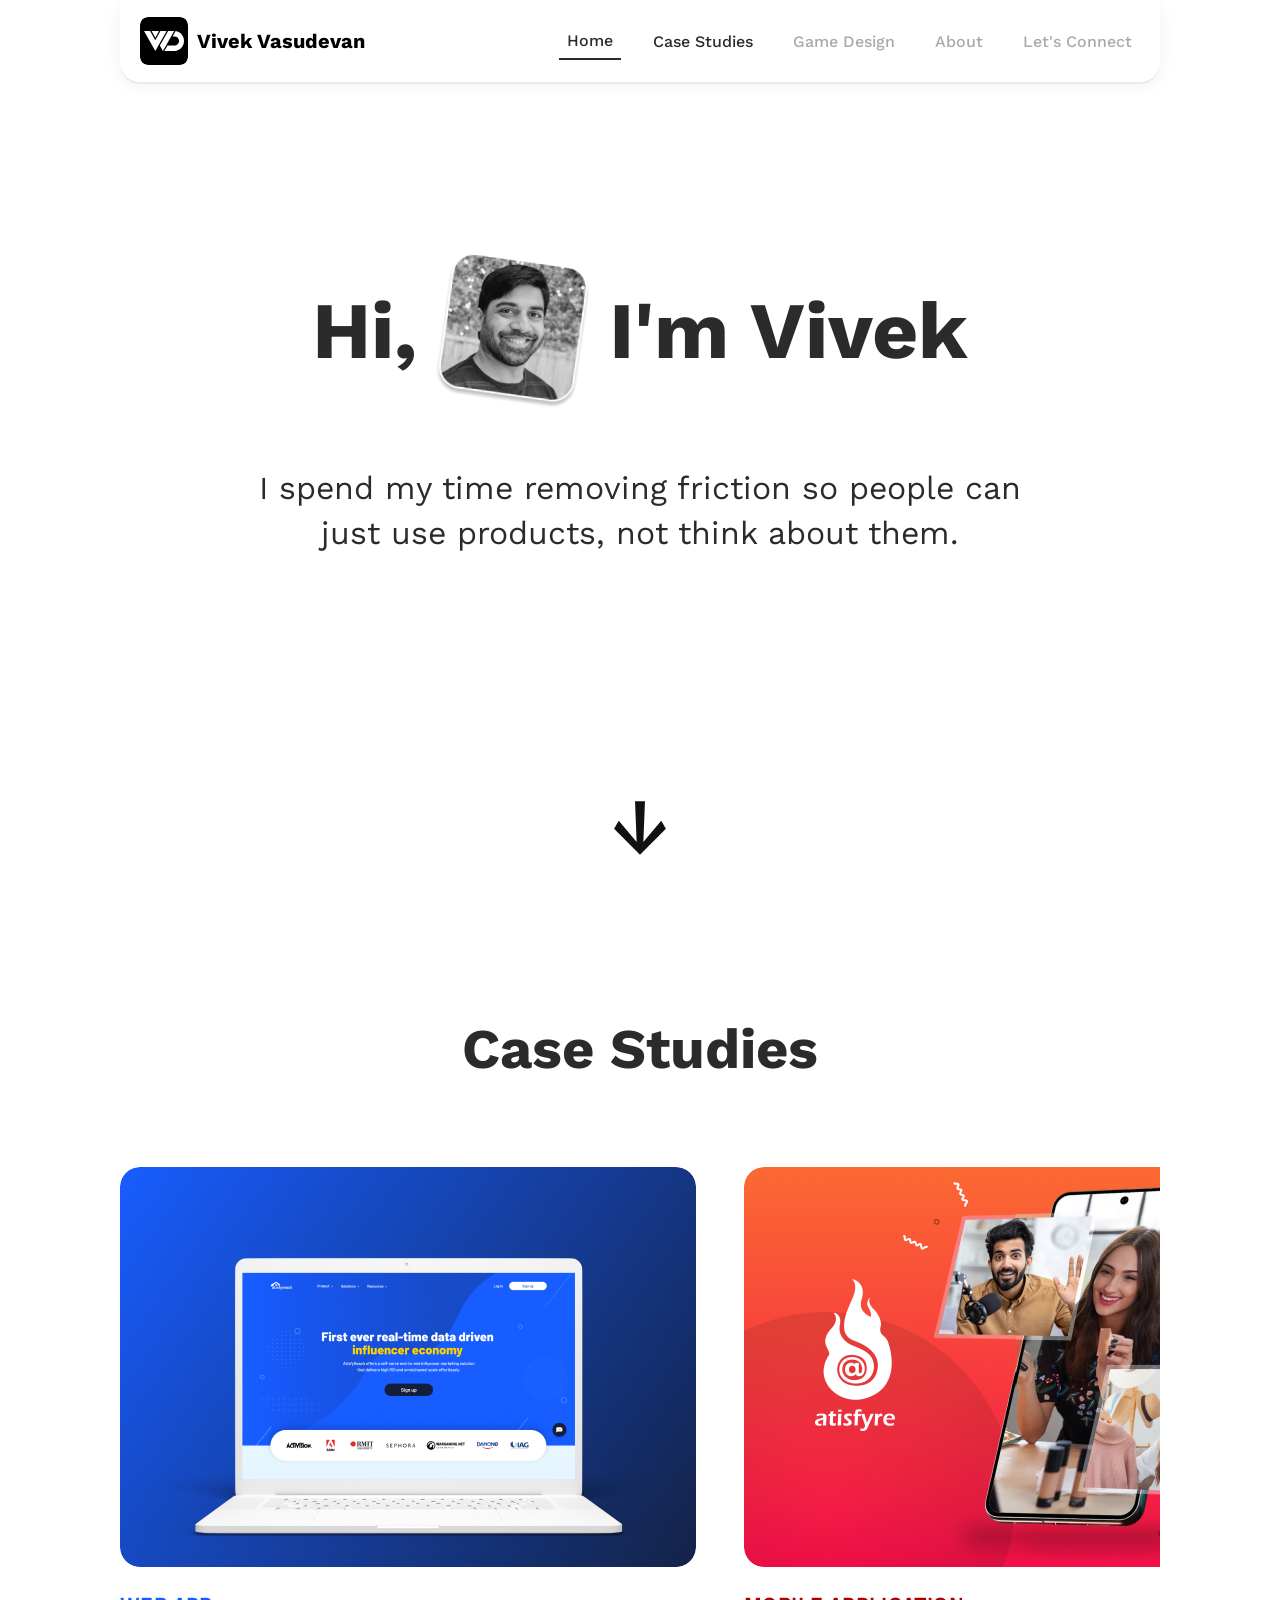
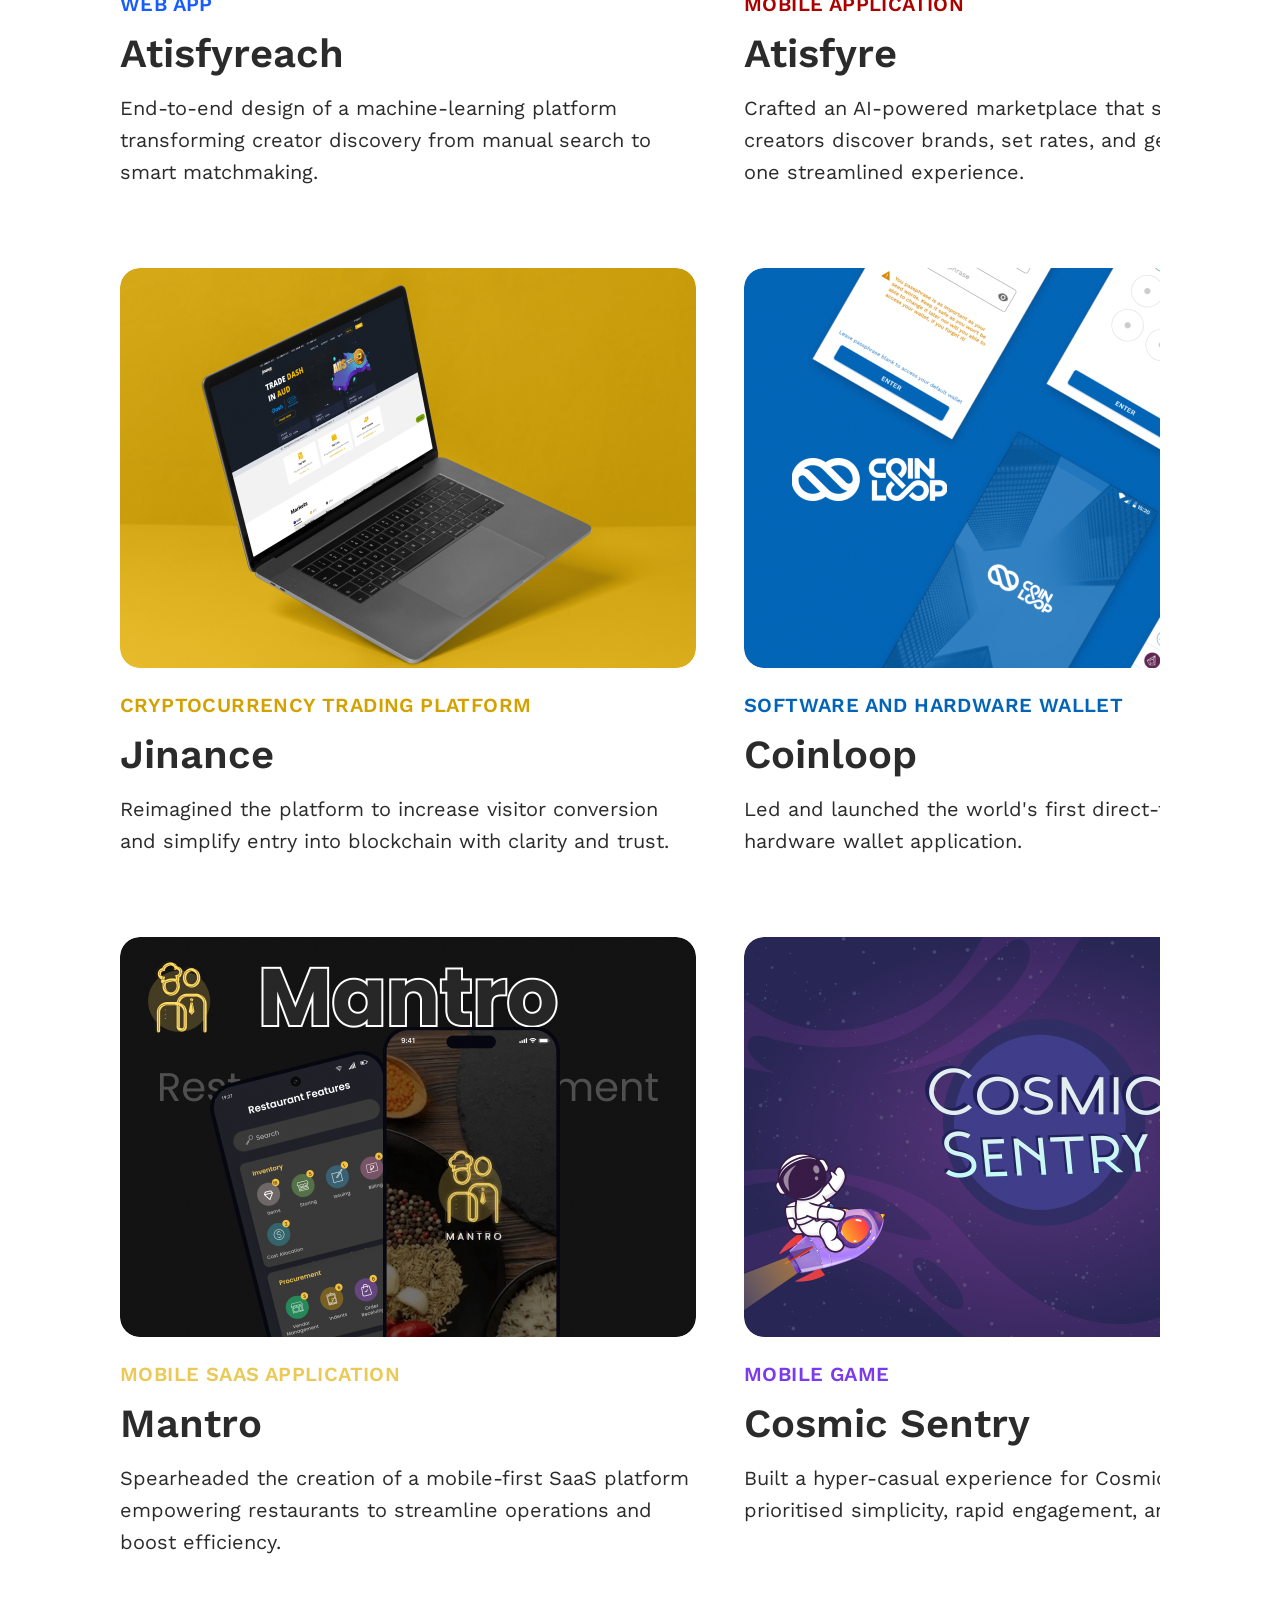
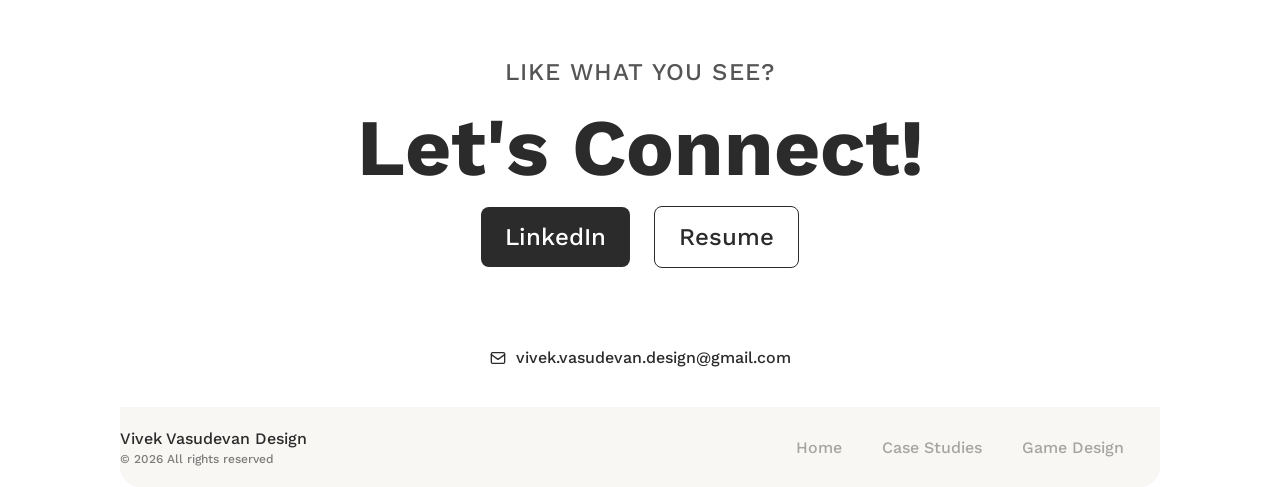
==== index.html @ d2191c96 "Combine product and game design portfolios Copies the published product site and game design site (u" ====
<!DOCTYPE html>
<html lang="en" data-cs="home">
<head>
  <meta charset="UTF-8" />
  <link rel="icon" type="image/svg+xml" href="assets/images/Favicon.svg" />
  <meta name="viewport" content="width=device-width, initial-scale=1.0" />
  <title>Vivek Vasudevan Design</title>
  <link rel="stylesheet" href="assets/shared.css" />
  <style>
    /* ─── Grid system ───────────────────────────────────── */
    :root {
      --page-max:      1440px;
      --page-margin:   120px;          /* left & right margin */
      --content-width: 1200px;         /* 1440 - 2×120 */
      --cols:          12;
      --gutter:        16px;
      /* column width: (1200 - 11×16) / 12 = 85.33px */
      --col-width:     calc((var(--content-width) - 11 * var(--gutter)) / var(--cols));
      /* 6-col span (each card): 576px = (content - 3-gutter gap) / 2 */
      --card-cols:     6;
      --card-gap:      calc(3 * var(--gutter));   /* 48px — 3 gutters between columns */
      --card-width:    calc((var(--content-width) - var(--card-gap)) / 2); /* 576px */
      --card-row-gap:  80px;
    }

    /* ─── Reset ─────────────────────────────────────────── */
    html { scroll-behavior: smooth; }

    /* ─── Base ──────────────────────────────────────────── */
    body {
      font-family: var(--font-ui);
      color: var(--color-text);
      background: #ffffff;
      min-height: 100vh;
    }

    /* ─── Page wrapper (1440px) ─────────────────────────── */
    .page {
      max-width: var(--page-max);
      margin: 0 auto;
      position: relative;
    }

    /* ─── NAVIGATION ────────────────────────────────────── */
    .nav-wrap {
      position: sticky;
      top: 0;
      z-index: 100;
      padding: 0 var(--page-margin);
    }
    nav {
      background: #ffffff;
      border-radius: 0 0 20px 20px;
      height: 82px;
      padding: 0 20px;
      display: flex;
      align-items: center;
      justify-content: space-between;
      box-shadow: 0 2px 0 rgba(0,0,0,0.05), 0 4px 16px rgba(0,0,0,0.06);
      transition: box-shadow 0.3s ease;
    }
    nav.scrolled {
      box-shadow: 0 2px 0 rgba(0,0,0,0.06), 0 8px 24px rgba(0,0,0,0.1);
    }

    .nav-brand {
      display: flex;
      align-items: center;
      gap: 9px;
      text-decoration: none;
    }
    .nav-logo {
      width: 48px;
      height: 48px;
      background: #000;
      border-radius: 8px;
      padding: 4px;
      position: relative;         /* anchor the absolutely-placed image */
      flex-shrink: 0;
    }
    .nav-logo img {
      /* Sit at the correct inset (mirrors Figma: 29.17% top/bottom, 8.33% left/right)
         so the WD mark is never stretched or squished */
      position: absolute;
      top: 29.17%;
      right: 8.33%;
      bottom: 29.17%;
      left: 8.33%;
      width: auto;
      height: auto;
      max-width: 100%;
      max-height: 100%;
      object-fit: contain;
    }
    .nav-name {
      font-size: 20px;
      font-weight: 700;
      color: #000;
      white-space: nowrap;
    }

    .nav-links {
      display: flex;
      gap: 24px;
      align-items: center;
      list-style: none;
    }
    .nav-links a, .nav-links button {
      font-family: var(--font-ui);
      font-size: 16px;
      font-weight: 500;
      color: var(--color-text);
      text-decoration: none;
      background: none;
      border: none;
      cursor: pointer;
      padding: 8px;
      opacity: 0.4;
      transition: opacity 0.2s;
      display: block;
    }
    .nav-links li.active a,
    .nav-links li.active button {
      opacity: 1;
      border-bottom: 2px solid var(--color-text);
    }
    .nav-links a:hover, .nav-links button:hover { opacity: 0.8; }

    /* ─── CONTENT CARD ──────────────────────────────────── */
    .content-card {
      margin: 8px var(--page-margin) 0;
      background: #ffffff;
      border-radius: 20px;
      overflow: hidden;
    }

    /* ─── HERO ──────────────────────────────────────────── */
    .hero {
      /* 795px ≈ 9 cols + 8 gutters: 9×85.33 + 8×16 = 896px → Figma value kept exactly */
      width: 795px;
      margin: 0 auto;
      padding: 161px 0 124px;
      display: flex;
      flex-direction: column;
      align-items: center;
      gap: 232px;
    }
    .hero-text {
      display: flex;
      flex-direction: column;
      align-items: center;
      gap: 55px;
      width: 100%;
    }
    .hero-headline {
      display: flex;
      align-items: center;
      justify-content: center;
      gap: 16px;
    }
    .hero-hi, .hero-name {
      font-size: 80px;
      font-weight: 700;
      color: var(--color-text);
      white-space: nowrap;
      line-height: 1;
    }
    .hero-photo-wrap {
      width: 160px;
      height: 160px;
      display: flex;
      align-items: center;
      justify-content: center;
      flex-shrink: 0;
    }
    .hero-photo {
      width: 150px;
      height: 150px;
      border-radius: 0;
      border: none;
      box-shadow: none;
      object-fit: cover;
      transform: rotate(4deg);
      transition: transform 0.4s cubic-bezier(.34,1.56,.64,1);
    }
    .hero-photo:hover { transform: rotate(0deg) scale(1.05); }
    .hero-tagline {
      font-size: 32px;
      font-weight: 400;
      color: var(--color-text);
      opacity: 0.6;
      line-height: 1.4;
      text-align: center;
      width: 100%;
    }

    /* Arrow down — no bounding box, fully transparent */
    .arrow-down {
      width: 80px;
      height: 80px;
      cursor: pointer;
      display: flex;
      align-items: center;
      justify-content: center;
      background: none;           /* no fill */
      border: none;               /* no border */
      outline: none;
      box-shadow: none;
      padding: 0;
      animation: bounce 2s ease-in-out infinite;
      transition: opacity 0.3s;
    }
    .arrow-down:hover { opacity: 0.6; }
    .arrow-down img { width: 100%; height: 100%; object-fit: contain; }
    @keyframes bounce {
      0%, 100% { transform: translateY(0); }
      50% { transform: translateY(10px); }
    }

    /* ─── CASE STUDIES ──────────────────────────────────── */
    .case-studies {
      padding: 0 0 100px;
      scroll-margin-top: 110px;
    }
    .section-title {
      font-size: 56px;
      font-weight: 700;
      color: var(--color-text);
      text-align: center;
      padding: 20px 0 80px;
      line-height: 1.35;
    }
    .cs-grid {
      display: grid;
      /* 2 × 6-col cards separated by a 3-gutter (48px) gap */
      grid-template-columns: repeat(2, var(--card-width));
      column-gap: var(--card-gap);
      row-gap: var(--card-row-gap);
      padding: 0;
      align-items: start;
    }

    /* Case Study Card */
    .cs-card {
      display: flex;
      flex-direction: column;
      gap: 25px;
      text-decoration: none;
      cursor: pointer;
      /* scroll-reveal initial state */
      opacity: 0;
      transform: translateY(40px);
      transition: opacity 0.6s ease, transform 0.6s ease;
    }
    .cs-card.visible {
      opacity: 1;
      transform: translateY(0);
    }
    .cs-card:nth-child(2) { transition-delay: 0.15s; }
    .cs-card:nth-child(4) { transition-delay: 0.15s; }
    .cs-card:nth-child(6) { transition-delay: 0.15s; }

    .cs-image {
      width: var(--card-width);
      height: 400px;
      border-radius: 20px;
      overflow: hidden;
      position: relative;
      flex-shrink: 0;
      transition: transform 0.4s cubic-bezier(.25,.46,.45,.94);
    }
    .cs-card:hover .cs-image { transform: scale(1.02); }
    .cs-image img.bg-img {
      position: absolute;
      inset: 0;
      width: 100%;
      height: 100%;
      object-fit: cover;
    }
    .cs-image .bg-fill {
      position: absolute;
      inset: 0;
      width: 100%;
      height: 100%;
    }
    .cs-image .overlay-img {
      position: absolute;
      width: 100%;
      height: 100%;
      object-fit: cover;
      object-position: center;
    }

    /* Image-specific positioning */
    .cs-img-atisfyreach .laptop {
      position: absolute;
      bottom: -5%;
      left: 50%;
      transform: translateX(-50%);
      width: 110%;
      object-fit: contain;
    }
    .cs-img-atisfyre .phones {
      position: absolute;
      inset: 0;
      width: 100%;
      height: 100%;
      object-fit: cover;
    }
    .cs-img-jinance .macbook {
      position: absolute;
      inset: -11% -13.5%;
      width: calc(100% + 27%);
      height: calc(100% + 22%);
      object-fit: cover;
    }
    .cs-img-coinloop .coinloop-img {
      position: absolute;
      right: -10%;
      top: -10%;
      width: 110%;
      height: 120%;
      object-fit: cover;
      object-position: right top;
    }
    .cs-img-mantro .phone1 {
      position: absolute;
      left: 27%;
      bottom: -5%;
      width: 47%;
      object-fit: contain;
    }
    .cs-img-mantro .phone2 {
      position: absolute;
      right: 0;
      bottom: -5%;
      width: 32%;
      object-fit: contain;
    }
    .cs-img-mantro .mantro-bg-text {
      position: absolute;
      top: 0;
      left: 0;
      right: 0;
      bottom: 0;
      display: flex;
      flex-direction: column;
      align-items: center;
      justify-content: center;
      pointer-events: none;
    }
    .cs-img-mantro .mantro-title-text {
      font-family: var(--font-ui);
      font-size: 80px;
      font-weight: 700;
      color: rgba(217,217,217,0.1);
      white-space: nowrap;
    }
    .cs-img-mantro .mantro-sub-text {
      font-family: var(--font-ui);
      font-size: 28px;
      font-weight: 400;
      color: rgba(217,217,217,0.2);
      text-align: center;
    }
    .cs-img-cosmic .cosmic-overlay {
      position: absolute;
      inset: 0;
      width: 100%;
      height: 100%;
      object-fit: cover;
    }
    .cs-img-cosmic .cosmic-text {
      position: absolute;
      inset: 0;
      display: flex;
      align-items: center;
      justify-content: center;
    }
    .cs-img-cosmic .cosmic-title-text {
      font-family: var(--font-ui);
      font-size: 52px;
      font-weight: 700;
      color: #fff;
      text-align: center;
      letter-spacing: 2px;
    }

    /* Card body */
    .cs-body {
      display: flex;
      flex-direction: column;
      gap: 16px;
      text-align: left;
    }
    .cs-category {
      font-size: 20px;
      font-weight: 600;
      text-transform: uppercase;
      letter-spacing: 0.02em;
    }
    .cs-info {
      display: flex;
      flex-direction: column;
      gap: 16px;
      color: var(--color-text);
    }
    .cs-title {
      font-size: 40px;
      font-weight: 600;
      line-height: 1.1;
    }
    .cs-desc {
      font-size: 20px;
      font-weight: 400;
      line-height: 32px;
      color: var(--color-text);
    }

    /* ─── FOOTER ────────────────────────────────────────── */
    .footer {
      display: flex;
      flex-direction: column;
      align-items: center;
      gap: 64px;
      padding-bottom: 0;
    }

    /* CTA block */

    /* Footer bottom area */

    .footer-email-link img { width: 16px; height: 16px; }

    .footer-logo {
      width: 48px;
      height: 48px;
      background: #000;
      border-radius: 8px;
      position: relative;
      flex-shrink: 0;
    }
    .footer-logo img {
      position: absolute;
      top: 29.17%;
      right: 8.33%;
      bottom: 29.17%;
      left: 8.33%;
      width: auto;
      height: auto;
      max-width: 100%;
      max-height: 100%;
      object-fit: contain;
    }

    .footer-nav-links a, .footer-nav-links button {
      font-family: var(--font-ui);
      font-size: 16px;
      font-weight: 500;
      color: var(--color-text);
      opacity: 0.4;
      text-decoration: none;
      background: none;
      border: none;
      cursor: pointer;
      padding: 8px;
      transition: opacity 0.2s;
    }
    .footer-nav-links a:hover, .footer-nav-links button:hover { opacity: 0.8; }

    /* ─── SCROLL TO TOP ─────────────────────────────────── */

    .scroll-top:hover { transform: translateY(-4px); }

    @media (max-width: 1024px) {

    }

    /* ─── REVEAL ANIMATIONS ─────────────────────────────── */

    /* Hero reveal (load animation) */
    .hero-hi, .hero-photo-wrap, .hero-name {
      opacity: 0;
      transform: translateY(20px);
      animation: fadeUp 0.7s ease forwards;
    }
    .hero-hi      { animation-delay: 0.2s; }
    .hero-photo-wrap { animation-delay: 0.35s; }
    .hero-name    { animation-delay: 0.5s; }
    .hero-tagline {
      opacity: 0;
      animation: fadeIn 0.8s ease forwards 0.7s;
    }
    .arrow-down {
      opacity: 0;
      animation: fadeIn 0.8s ease forwards 1s;
    }
    @keyframes fadeUp {
      to { opacity: 1; transform: translateY(0); }
    }
    @keyframes fadeIn {
      to { opacity: 1; }
    }
    /* Arrow down uses its own bounce after fadeIn */
    .arrow-down { animation: fadeIn 0.8s ease forwards 1s, bounce 2s ease-in-out 1.8s infinite; }

    /* ─── HAMBURGER BUTTON ──────────────────────────────────── */
    .nav-hamburger {
      display: none;
      flex-direction: column;
      gap: 4px;
      background: none;
      border: none;
      cursor: pointer;
      padding: 8px;
      flex-shrink: 0;
      width: 48px;
      height: 48px;
      align-items: center;
      justify-content: center;
    }
    .nav-hamburger span {
      display: block;
      width: 32px;
      height: 4px;
      background: var(--color-text);
      border-radius: 22px;
      transition: transform 0.3s ease, opacity 0.3s ease;
    }
    /* X state: bar 1 moves down 8px and rotates +45°, bar 2 fades, bar 3 moves up 8px and rotates -45° */
    .nav-hamburger.open span:nth-child(1) { transform: translateY(8px) rotate(45deg); }
    .nav-hamburger.open span:nth-child(2) { opacity: 0; transform: scaleX(0); }
    .nav-hamburger.open span:nth-child(3) { transform: translateY(-8px) rotate(-45deg); }

    /* ─── HAMBURGER MENU OVERLAY ────────────────────────────── */
    .mobile-menu {
      display: none;
      flex-direction: column;
      gap: 12px;
      background: #fff;
      border-top: 1px solid rgba(0,0,0,0.08);
      padding: 8px 0 16px;
      /* Float over content — don't push page down */
      position: absolute;
      top: 82px;
      left: 0;
      right: 0;
      z-index: 99;
      box-shadow: 0 8px 24px rgba(0,0,0,0.08);
    }
    .mobile-menu.open { display: flex; }
    @media (min-width: 769px) { .mobile-menu { display: none !important; } }
    .mobile-menu a, .mobile-menu button {
      font-family: var(--font-ui);
      font-size: 16px;
      font-weight: 500;
      color: var(--color-text);
      text-decoration: none;
      background: none;
      border: none;
      cursor: pointer;
      padding: 10px 20px;
      text-align: left;
      width: 100%;
      display: block;
      transition: opacity 0.2s;
    }
    .mobile-menu a:hover, .mobile-menu button:hover { opacity: 0.6; }

    /* ─── TABLET ≤ 768px ────────────────────────────────────── */
    @media (max-width: 768px) {
      /* Nav */
      .nav-wrap { padding: 0; }
      nav { padding: 0 20px; }
      .nav-links { display: none; }
      .nav-hamburger { display: flex; }

      /* Layout */
      .content-card { margin: 8px 40px 0; }

      /* Hero: constrain width so it doesn't overflow the 688px container */
      .hero { width: 100%; }

      /* Case studies: single column, cards centred at 576px, 400px image, 40px gap */
      .cs-grid { grid-template-columns: 1fr; justify-items: center; row-gap: 40px; }
      .cs-card { max-width: 576px; width: 100%; }
      .cs-image { width: 100%; height: 400px; }

      /* Footer */

      .scroll-top { right: 14px; width: 72px; height: 72px; }
      .scroll-top img { width: 72px; height: 72px; }
    }

    /* ─── MOBILE ≤ 480px ────────────────────────────────────── */
    @media (max-width: 480px) {
      /* Nav */
      .nav-name { display: none; }

      /* Layout */
      .content-card { margin: 8px 16px 0; border-radius: 20px; }

      /* Hero: stack vertically — matches Figma mobile (375px) spacing */
      .hero { width: 100%; padding: 120px 0 100px; gap: 120px; }
      .hero-text { gap: 32px; }
      .hero-headline { flex-direction: column; gap: 24px; align-items: center; }
      .hero-hi, .hero-name { font-size: 80px; white-space: nowrap; }
      .hero-tagline { font-size: 20px; line-height: 1.6; padding: 0 24px; }
      .hero-tagline br { display: none; }

      /* Case studies: full-width cards, 238px image, 40px gap — per Figma */
      .section-title { font-size: 56px; padding: 20px 0 80px; }
      .cs-card { max-width: 100%; }
      .cs-grid { row-gap: 40px; }
      .cs-image { height: 238px; }
      .cs-info { gap: 12px; }
      .cs-title { font-size: 32px; }
      .cs-desc { font-size: 16px; line-height: 32px; }
      .cs-category { font-size: 20px; }

      /* Footer */

      .scroll-top { right: 8px; width: 60px; height: 60px; }
      .scroll-top img { width: 60px; height: 60px; }
    }
  </style>
<style>
    /* Keep the five nav items on one line between the hamburger and desktop layouts */
    .nav-links li { white-space: nowrap; }
    @media (max-width: 1024px) { .nav-wrap { padding: 0 40px; } }
    @media (max-width: 900px) { .nav-name { display: none; } .nav-links { gap: 16px; } }
    @media (max-width: 768px) { .nav-wrap { padding: 0; } }
  </style>
</head>
<body>
<div class="page">

  <!-- ═══ NAVIGATION ═══════════════════════════════════════ -->
  <div class="nav-wrap">
    <nav id="main-nav">
      <a href="#" class="nav-brand" onclick="scrollToTop(event)">
        <img src="assets/images/VivekVasudevanDesign_Logo.svg" alt="VD logo" width="48" height="48" style="border-radius:8px;flex-shrink:0;" />
        <span class="nav-name">Vivek Vasudevan</span>
      </a>
      <ul class="nav-links">
        <li class="active" id="nav-home"><a href="#" onclick="scrollToTop(event)">Home</a></li>
        <li id="nav-cs"><a href="#case-studies" onclick="navClick(event,'nav-cs')">Case Studies</a></li>
        <li id="nav-game"><a href="game-design/index.html">Game Design</a></li>
        <li id="nav-about"><a href="about.html">About</a></li>
        <li id="nav-connect"><button onclick="scrollToFooter()">Let's Connect</button></li>
      </ul>
      <button class="nav-hamburger" id="hamburgerBtn" aria-label="Open menu" aria-expanded="false">
        <span></span><span></span><span></span>
      </button>
    </nav>
    <div class="mobile-menu" id="mobileMenu" role="menu">
      <a href="#" onclick="closeMobileMenu(); scrollToTop(event)">Home</a>
      <a href="#case-studies" onclick="closeMobileMenu()">Case Studies</a>
      <a href="game-design/index.html">Game Design</a>
      <a href="about.html" onclick="closeMobileMenu()">About</a>
      <button onclick="closeMobileMenu(); scrollToFooter()">Let's Connect</button>
    </div>
  </div>

  <!-- ═══ CONTENT CARD ═══════════════════════════════════════ -->
  <div class="content-card">

    <!-- ─── HERO ─────────────────────────────────────────── -->
    <section class="hero">
      <div class="hero-text">
        <div class="hero-headline">
          <span class="hero-hi">Hi,</span>
          <div class="hero-photo-wrap">
            <img
              class="hero-photo"
              src="assets/images/ProfilePic.png"
              alt="Vivek Vasudevan"
            />
          </div>
          <span class="hero-name">I'm Vivek</span>
        </div>
        <p class="hero-tagline">
          I spend my time removing friction so people can<br>
          just use products, not think about them.
        </p>
      </div>
      <button class="arrow-down" onclick="document.getElementById('case-studies').scrollIntoView({behavior:'smooth'})" aria-label="Scroll down">
        <img src="assets/images/arrow-down-line.svg" alt="Scroll down" />
      </button>
    </section>

    <!-- ─── CASE STUDIES ─────────────────────────────────── -->
    <section class="case-studies" id="case-studies">
      <h2 class="section-title reveal">Case Studies</h2>
      <div class="cs-grid">

        <!-- 1. Atisfyreach -->
        <a class="cs-card" href="atisfyreach.html" aria-label="Atisfyreach case study">
          <div class="cs-image">
            <img class="bg-img" src="assets/images/AtisfyReach_CaseStudy_Thumbnail.png" alt="Atisfyreach website on laptop" />
          </div>
          <div class="cs-body">
            <p class="cs-category" style="color:#175cfe;">Web App</p>
            <div class="cs-info">
              <p class="cs-title">Atisfyreach</p>
              <p class="cs-desc">End-to-end design of a machine-learning platform transforming creator discovery from manual search to smart matchmaking.</p>
            </div>
          </div>
        </a>

        <!-- 2. Atisfyre -->
        <a class="cs-card" href="atisfyre.html" aria-label="Atisfyre case study">
          <div class="cs-image">
            <img class="bg-img" src="assets/images/Atisfyre_CaseStudy_Thumbnail.png" alt="Atisfyre app screens" />
          </div>
          <div class="cs-body">
            <p class="cs-category" style="color:#ab0000;">Mobile Application</p>
            <div class="cs-info">
              <p class="cs-title">Atisfyre</p>
              <p class="cs-desc">Crafted an AI-powered marketplace that simplifies how creators discover brands, set rates, and get paid — all in one streamlined experience.</p>
            </div>
          </div>
        </a>

        <!-- 3. Jinance -->
        <a class="cs-card" href="jinance.html" aria-label="Jinance case study">
          <div class="cs-image">
            <img class="bg-img" src="assets/images/Jinance_CaseStudy_Thumbnail.png" alt="Jinance on MacBook" />
          </div>
          <div class="cs-body">
            <p class="cs-category" style="color:#d3a200;">Cryptocurrency Trading Platform</p>
            <div class="cs-info">
              <p class="cs-title">Jinance</p>
              <p class="cs-desc">Reimagined the platform to increase visitor conversion and simplify entry into blockchain with clarity and trust.</p>
            </div>
          </div>
        </a>

        <!-- 4. Coinloop -->
        <a class="cs-card" href="coinloop.html" aria-label="Coinloop case study">
          <div class="cs-image">
            <img class="bg-img" src="assets/images/CoinLoop_CaseStudy_Thumbnail.png" alt="Coinloop wallet app" />
          </div>
          <div class="cs-body">
            <p class="cs-category" style="color:#0264b6;">Software and Hardware Wallet</p>
            <div class="cs-info">
              <p class="cs-title">Coinloop</p>
              <p class="cs-desc">Led and launched the world's first direct-to-mobile hardware wallet application.</p>
            </div>
          </div>
        </a>

        <!-- 5. Mantro -->
        <a class="cs-card" href="https://www.behance.net/gallery/205969113/Mantro-Restaurant-Management-Application" target="_blank" rel="noopener" aria-label="Mantro case study">
          <div class="cs-image">
            <img class="bg-img" src="assets/images/Mantro_CaseStudy_Thumbnail.png" alt="Mantro app screens" />
          </div>
          <div class="cs-body">
            <p class="cs-category" style="color:#ebc956;">Mobile SaaS Application</p>
            <div class="cs-info">
              <p class="cs-title">Mantro</p>
              <p class="cs-desc">Spearheaded the creation of a mobile-first SaaS platform empowering restaurants to streamline operations and boost efficiency.</p>
            </div>
          </div>
        </a>

        <!-- 6. Cosmic Sentry -->
        <a class="cs-card" href="https://www.behance.net/gallery/204079743/Cosmic-Sentry" target="_blank" rel="noopener" aria-label="Cosmic Sentry case study">
          <div class="cs-image">
            <img class="bg-img" src="assets/images/CosmicSentry_CaseStudy_Thumbnail.png" alt="Cosmic Sentry mobile game" />
          </div>
          <div class="cs-body">
            <p class="cs-category" style="color:#7c3aed;">Mobile Game</p>
            <div class="cs-info">
              <p class="cs-title">Cosmic Sentry</p>
              <p class="cs-desc">Built a hyper-casual experience for Cosmic Sentry that prioritised simplicity, rapid engagement, and replayability.</p>
            </div>
          </div>
        </a>

      </div><!-- /cs-grid -->
    </section>

    <!-- ─── FOOTER ────────────────────────────────────────── -->
    <footer class="footer" id="footer">
      <div class="footer-cta reveal">
        <p class="footer-eyebrow">Like what you see?</p>
        <div class="footer-headline-wrap">
          <h2 class="footer-headline">Let's Connect!</h2>
          <div class="footer-btns">
            <a class="btn-filled" href="https://www.linkedin.com/in/vivek-vasudevan/" target="_blank" rel="noopener">LinkedIn</a>
            <a class="btn-outline" href="assets/VivekVasudevan_Resume.pdf" download="VivekVasudevan_Resume.pdf" target="_blank" rel="noopener">Resume</a>
          </div>
        </div>
      </div>

      <div class="footer-bottom-area reveal">
        <a class="footer-email-link" href="mailto:vivek.vasudevan.design@gmail.com" target="_blank" rel="noopener">
          <svg width="16" height="16" viewBox="0 0 16 16" fill="none" xmlns="http://www.w3.org/2000/svg" aria-hidden="true"><rect x="1.33" y="2.67" width="13.33" height="10.67" rx="1.33" stroke="#2b2b2b" stroke-width="1.33" stroke-linejoin="round"/><path d="M1.33 4.67 L8 9.33 L14.67 4.67" stroke="#2b2b2b" stroke-width="1.33" stroke-linecap="round" stroke-linejoin="round"/></svg>
          vivek.vasudevan.design@gmail.com
        </a>
        <div class="footer-bottom-nav">
          <a href="#" class="footer-brand" onclick="scrollToTop(event)">
            <img src="assets/images/VivekVasudevanDesign_Logo.svg" alt="VD logo" width="48" height="48" style="border-radius:8px;flex-shrink:0;" />
            <div class="footer-brand-text">
              <span class="footer-brand-name">Vivek Vasudevan Design</span>
              <span class="footer-brand-copy">© 2026 All rights reserved</span>
            </div>
          </a>
          <ul class="footer-nav-links">
            <li><a href="#" onclick="scrollToTop(event)">Home</a></li>
            <li><a href="#case-studies">Case Studies</a></li>
            <li><a href="game-design/index.html">Game Design</a></li>
            <li><a href="about.html">About</a></li>
          </ul>
        </div>
      </div>
    </footer>

  </div><!-- /content-card -->
</div><!-- /page -->

<!-- ═══ SCROLL TO TOP BUTTON ═══════════════════════════════ -->
<div class="scroll-top-tooltip" id="scrollTooltip">Back to top</div>
<button class="scroll-top" id="scrollTopBtn" onclick="window.scrollTo({top:0,behavior:'smooth'})" aria-label="Scroll to top">
  <img src="assets/images/Btn_ScrollTop.svg" alt="" />
</button>

<!-- ═══ SCRIPTS ═════════════════════════════════════════════ -->
<script>
  /* Nav scroll shadow */
  const nav = document.getElementById('main-nav');
  const scrollTopBtn = document.getElementById('scrollTopBtn');
  const scrollTooltip = document.getElementById('scrollTooltip');
  scrollTopBtn.addEventListener('mouseenter', () => {
    if (scrollTopBtn.classList.contains('visible')) scrollTooltip.classList.add('visible');
  });
  scrollTopBtn.addEventListener('mouseleave', () => scrollTooltip.classList.remove('visible'));

  window.addEventListener('scroll', () => {
    const y = window.scrollY;
    nav.classList.toggle('scrolled', y > 20);
    scrollTopBtn.classList.toggle('visible', y > 400);

    /* Active nav highlight */
    const csTop = document.getElementById('case-studies').getBoundingClientRect().top;
    const footerTop = document.getElementById('footer').getBoundingClientRect().top;
    const navH = 100;
    ['nav-home','nav-cs','nav-about','nav-connect'].forEach(id =>
      document.getElementById(id)?.classList.remove('active')
    );
    if (footerTop < navH + 200) {
      document.getElementById('nav-about')?.classList.add('active');
    } else if (csTop < navH + 100) {
      document.getElementById('nav-cs')?.classList.add('active');
    } else {
      document.getElementById('nav-home')?.classList.add('active');
    }
  });

  /* Scroll-to-top position — keep button and tooltip in sync */
  function updateScrollTopPos() {
    const vw = window.innerWidth;
    const right = vw > 1440 ? (vw - 1440) / 2 + 14 + 'px' : '20px';
    scrollTopBtn.style.right = right;
    scrollTooltip.style.right = right;
  }
  updateScrollTopPos();
  window.addEventListener('resize', updateScrollTopPos);

  /* Nav helpers */
  function scrollToTop(e) {
    e?.preventDefault();
    window.scrollTo({ top: 0, behavior: 'smooth' });
  }
  function scrollToFooter() {
    document.getElementById('footer').scrollIntoView({ behavior: 'smooth' });
  }
  function navClick(e, activeId) {
    /* let default anchor scroll happen */
  }

  /* Hamburger menu */
  const hamburgerBtn = document.getElementById('hamburgerBtn');
  const mobileMenu = document.getElementById('mobileMenu');
  hamburgerBtn?.addEventListener('click', () => {
    const open = mobileMenu.classList.toggle('open');
    hamburgerBtn.classList.toggle('open', open);
    hamburgerBtn.setAttribute('aria-expanded', open);
  });
  function closeMobileMenu() {
    mobileMenu?.classList.remove('open');
    hamburgerBtn?.classList.remove('open');
    hamburgerBtn?.setAttribute('aria-expanded', 'false');
  }
  /* Close mobile menu on scroll */
  window.addEventListener('scroll', closeMobileMenu, { passive: true });

  /* Intersection Observer – scroll reveal */
  const observer = new IntersectionObserver((entries) => {
    entries.forEach(entry => {
      if (entry.isIntersecting) {
        entry.target.classList.add('visible');
      }
    });
  }, { threshold: 0.1, rootMargin: '0px 0px -60px 0px' });

  document.querySelectorAll('.cs-card, .reveal').forEach(el => observer.observe(el));

  /* Stagger cs-card siblings that appear together */
  const cardObserver = new IntersectionObserver((entries) => {
    entries.forEach(entry => {
      if (entry.isIntersecting) {
        const card = entry.target;
        /* check if sibling is also visible — add slight delay for right column */
        setTimeout(() => card.classList.add('visible'), card.dataset.delay || 0);
        cardObserver.unobserve(card);
      }
    });
  }, { threshold: 0.1, rootMargin: '0px 0px -40px 0px' });

  document.querySelectorAll('.cs-card').forEach((card, i) => {
    card.dataset.delay = (i % 2 === 1) ? 150 : 0;
    cardObserver.observe(card);
  });
</script>
</body>
</html>
---- assets/shared.css ----
/*
 * ─────────────────────────────────────────────────────────
 *  SHARED DESIGN SYSTEM — Vivek Vasudevan Portfolio
 *  shared.css  |  v2.0
 *
 *  HOW IT WORKS
 *  ────────────
 *  1. Link this file BEFORE any page-specific <style> block.
 *  2. Add data-cs="[case-study]" to the <html> tag of each page.
 *     Valid values: atisfyreach | atisfyre | jinance | coinloop | mantro | cosmic-sentry
 *  3. Use the CSS custom properties (var(--...)) in page styles.
 *  4. Dark-mode toggle continues to use data-theme="dark" on <html>
 *     (separate attribute, no conflict).
 * ─────────────────────────────────────────────────────────
 */

/* ═══════════════════════════════════════════════════════
   1. FONTS — all Google Fonts in one network request
   ═══════════════════════════════════════════════════════ */

/* Work Sans (index, about, atisfyre, jinance, coinloop — UI chrome on every page) */
/* Poppins  (atisfyreach headings, mantro) */
/* Lato     (atisfyreach body copy) */
@import url('https://fonts.googleapis.com/css2?family=Work+Sans:ital,wght@0,400;0,500;0,600;0,700;0,800;1,400&family=Poppins:ital,wght@0,400;0,500;0,600;0,700;0,800;1,700&family=Lato:ital,wght@0,400;0,700;1,700&display=swap');

/* ─── Moonglade DEMO (Cosmic Sentry) ─────────────────── */
/* Place the font file at: assets/fonts/MoongladeDemo.woff2  */
/* (download from wherever you sourced Moonglade DEMO)       */
@font-face {
  font-family: 'Moonglade DEMO';
  src: url('fonts/MoongladeDemo.woff2') format('woff2'),
       url('fonts/MoongladeDemo.woff')  format('woff');
  font-weight: 400;
  font-style: normal;
  font-display: swap;
}

/* ═══════════════════════════════════════════════════════
   2. BASE DESIGN TOKENS  (:root = default / Work Sans pages)
   ═══════════════════════════════════════════════════════ */
:root {
  /* ── Typography ──────────────────────────────────────── */
  --font-heading : 'Work Sans', sans-serif;
  --font-body    : 'Work Sans', sans-serif;
  --font-ui      : 'Work Sans', sans-serif; /* nav, labels, captions — always Work Sans */

  /* ── Colour ──────────────────────────────────────────── */
  --color-text        : #2b2b2b;
  --color-text-light  : #555;
  --color-text-muted  : #888;
  --color-bg          : #fff;
  --color-bg-alt      : #f9f6f6; /* page gradient start/end */
  --color-surface     : #fff;    /* card / panel background */
  --color-accent      : #175cfe; /* primary CTA blue */
  --color-accent-hover: #0f4bdb;
  --color-border      : #e5e5e5;

  /* ── Spacing ─────────────────────────────────────────── */
  --page-max      : 1440px;
  --content-width : 1200px;
  --inner-width   : 1160px;
  --section-gap   : 120px;  /* vertical space between sections */

  /* ── Radii ───────────────────────────────────────────── */
  --radius-card : 20px;
  --radius-btn  : 8px;
  --radius-pill : 100px;
  --radius-chip : 6px;

  /* ── Shadows ─────────────────────────────────────────── */
  --shadow-card : 0 4px 32px rgba(0,0,0,0.07);
  --shadow-btn  : 0 2px 12px rgba(23,92,254,0.18);

  /* ── Transitions ─────────────────────────────────────── */
  --transition-fast   : 0.15s ease;
  --transition-normal : 0.25s ease;
  --transition-slow   : 0.4s ease;
}

/* ═══════════════════════════════════════════════════════
   3. PER-CASE-STUDY TYPOGRAPHY OVERRIDES
      These only change font tokens; all other tokens
      inherit from :root above.
   ═══════════════════════════════════════════════════════ */

/* ── AtisfyReach: Poppins headings + Lato body ───────── */
[data-cs="atisfyreach"] {
  --font-heading    : 'Poppins', sans-serif;
  --font-body       : 'Lato', sans-serif;
  --color-accent    : #175cfe;
  --color-accent-dk : #2f4476;  /* darker variant used in dark-mode bg */
}

/* ── Atisfyre: Work Sans + Atisfyre brand red/yellow ─── */
[data-cs="atisfyre"] {
  --font-heading    : 'Work Sans', sans-serif;
  --font-body       : 'Work Sans', sans-serif;
  --color-accent    : #F7161D;  /* Atisfyre red */
  --color-accent-alt: #FFE600;  /* Atisfyre yellow */
}

/* ── Jinance: Work Sans + Jinance gold ───────────────── */
[data-cs="jinance"] {
  --font-heading    : 'Work Sans', sans-serif;
  --font-body       : 'Work Sans', sans-serif;
  --color-accent    : #EDB702;  /* Jinance gold */
  --color-surface-dk: #171E28;  /* Jinance dark nav/bg */
}

/* ── Coinloop: Work Sans + Coinloop blue ─────────────── */
[data-cs="coinloop"] {
  --font-heading    : 'Work Sans', sans-serif;
  --font-body       : 'Work Sans', sans-serif;
  --color-accent    : #0264B6;  /* Coinloop blue */
  --color-accent-50 : rgba(2, 100, 182, 0.5);
  --color-muted-bg  : #B3B3B3;  /* Coinloop gray bg */
}

/* ── Mantro: Poppins + Mantro red ────────────────────── */
[data-cs="mantro"] {
  --font-heading    : 'Poppins', sans-serif;
  --font-body       : 'Poppins', sans-serif;
  --color-accent    : #FF3D3D;  /* Mantro red */
  --color-accent-alt: #E9BC48;  /* Mantro gold */
}

/* ── Cosmic Sentry: Moonglade DEMO headings ──────────── */
[data-cs="cosmic-sentry"] {
  --font-heading : 'Moonglade DEMO', sans-serif;
  --font-body    : 'Work Sans', sans-serif; /* body stays readable */
}

/* ═══════════════════════════════════════════════════════
   4. MINIMAL BASE RESET
      Safe to apply globally — matches existing page resets
      so adding this file won't change anything visually.
   ═══════════════════════════════════════════════════════ */
*, *::before, *::after {
  box-sizing: border-box;
  margin: 0;
  padding: 0;
}

html {
  scroll-behavior: smooth;
}

/* ═══════════════════════════════════════════════════════
   5. REVEAL ANIMATION
      Scroll-triggered entrance. JS adds .visible when
      element enters the viewport.
   ═══════════════════════════════════════════════════════ */
.reveal {
  opacity: 0;
  transform: translateY(24px);
  transition: opacity 0.6s ease, transform 0.6s ease;
}
.reveal.visible {
  opacity: 1;
  transform: none;
}

/* ═══════════════════════════════════════════════════════
   6. NAVIGATION
      Shared across all pages. Pages with unique nav class
      names (e.g. .cl-nav-wrap, .mt-nav) keep their own
      styles for now.
   ═══════════════════════════════════════════════════════ */
.nav-wrap {
  position: sticky;
  top: 0;
  z-index: 100;
  width: 100%;
  padding: 0 20px;
}

nav {
  background: #ffffff;
  border-radius: 0 0 20px 20px;
  height: 82px;
  padding: 0 20px;
  display: flex;
  align-items: center;
  justify-content: space-between;
  max-width: var(--content-width);
  margin: 0 auto;
  box-shadow: 0 2px 0 rgba(0,0,0,0.05), 0 4px 16px rgba(0,0,0,0.06);
  transition: box-shadow 0.3s ease;
}
nav.scrolled {
  box-shadow: 0 2px 0 rgba(0,0,0,0.06), 0 8px 24px rgba(0,0,0,0.1);
}

.nav-brand {
  display: flex;
  align-items: center;
  gap: 9px;
  text-decoration: none;
}
.nav-logo {
  width: 48px;
  height: 48px;
  background: #000;
  border-radius: 8px;
  padding: 4px;
  position: relative;
  flex-shrink: 0;
}
.nav-logo img {
  position: absolute;
  top: 29.17%;
  right: 8.33%;
  bottom: 29.17%;
  left: 8.33%;
  width: auto;
  height: auto;
  max-width: 100%;
  max-height: 100%;
  object-fit: contain;
}
.nav-name {
  font-size: 20px;
  font-weight: 700;
  color: #000;
  white-space: nowrap;
}

.nav-links {
  display: flex;
  gap: 24px;
  align-items: center;
  list-style: none;
}
.nav-links a, .nav-links button {
  font-family: var(--font-ui);
  font-size: 16px;
  font-weight: 500;
  color: #2b2b2b;
  text-decoration: none;
  background: none;
  border: none;
  cursor: pointer;
  padding: 8px;
  opacity: 0.4;
  transition: opacity 0.2s;
  display: block;
}
.nav-links li.active a,
.nav-links li.active button {
  opacity: 1;
  border-bottom: 2px solid #2b2b2b;
}
.nav-links a:hover, .nav-links button:hover { opacity: 0.8; }

/* ─── Hamburger button ───────────────────────────────── */
.nav-hamburger {
  display: none;
  flex-direction: column;
  gap: 4px;
  background: none;
  border: none;
  cursor: pointer;
  padding: 8px;
  flex-shrink: 0;
  width: 48px;
  height: 48px;
  align-items: center;
  justify-content: center;
}
.nav-hamburger span {
  display: block;
  width: 32px;
  height: 4px;
  background: #2b2b2b;
  border-radius: 22px;
  transition: transform 0.3s ease, opacity 0.3s ease;
}
.nav-hamburger.open span:nth-child(1) { transform: translateY(8px) rotate(45deg); }
.nav-hamburger.open span:nth-child(2) { opacity: 0; transform: scaleX(0); }
.nav-hamburger.open span:nth-child(3) { transform: translateY(-8px) rotate(-45deg); }

/* ─── Mobile menu overlay ────────────────────────────── */
.mobile-menu {
  display: none;
  flex-direction: column;
  gap: 12px;
  background: #fff;
  border-top: 1px solid rgba(0,0,0,0.08);
  padding: 8px 0 16px;
  position: absolute;
  top: 82px;
  left: 0;
  right: 0;
  z-index: 99;
  box-shadow: 0 8px 24px rgba(0,0,0,0.08);
}
.mobile-menu.open { display: flex; }
@media (min-width: 769px) { .mobile-menu { display: none !important; } }
.mobile-menu a, .mobile-menu button {
  font-family: var(--font-ui);
  font-size: 16px;
  font-weight: 500;
  color: #2b2b2b;
  text-decoration: none;
  background: none;
  border: none;
  cursor: pointer;
  padding: 10px 20px;
  text-align: left;
  width: 100%;
  display: block;
  transition: opacity 0.2s;
}
.mobile-menu a:hover, .mobile-menu button:hover { opacity: 0.6; }

/* ─── Nav responsive ─────────────────────────────────── */
@media (max-width: 768px) {
  .nav-wrap { padding: 0; }
  nav { padding: 0 20px; max-width: 100%; }
  .nav-links { display: none; }
  .nav-hamburger { display: flex; }
}

/* ─── Back link (case study pages) ──────────────────── */
.cs-back-link {
  display: flex;
  align-items: center;
  gap: 8px;
  text-decoration: none;
  font-family: var(--font-ui);
  font-size: 15px;
  font-weight: 500;
  color: var(--color-text);
  transition: opacity 0.2s;
}
.cs-back-link:hover { opacity: 0.6; }

/* ═══════════════════════════════════════════════════════
   7. BUTTONS
   ═══════════════════════════════════════════════════════ */
.btn-filled {
  background: #2b2b2b;
  color: #fff;
  padding: 16px 24px;
  border-radius: var(--radius-btn);
  font-size: 24px;
  font-weight: 500;
  text-decoration: none;
  transition: background 0.2s, transform 0.2s;
  display: inline-block;
}
.btn-filled:hover { background: #444; transform: translateY(-2px); }

.btn-outline {
  border: 1px solid #2b2b2b;
  color: #2b2b2b;
  padding: 16px 24px;
  border-radius: var(--radius-btn);
  font-size: 24px;
  font-weight: 500;
  text-decoration: none;
  transition: background 0.2s, transform 0.2s;
  display: inline-block;
}
.btn-outline:hover { background: #f5f5f5; transform: translateY(-2px); }

/* ─── Button responsive ──────────────────────────────── */
@media (max-width: 768px) {
  .btn-filled, .btn-outline { font-size: 20px; padding: 14px 20px; }
}

/* ═══════════════════════════════════════════════════════
   8. SCROLL-TO-TOP BUTTON + TOOLTIP
   ═══════════════════════════════════════════════════════ */
.scroll-top {
  position: fixed;
  right: 20px;
  bottom: 40px;
  width: 98px;
  height: 98px;
  background: none;
  border: none;
  padding: 0;
  cursor: pointer;
  display: flex;
  align-items: center;
  justify-content: center;
  opacity: 0;
  transform: translateY(20px);
  transition: opacity 0.3s, transform 0.3s;
  z-index: 99;
}
.scroll-top.visible {
  opacity: 1;
  transform: translateY(0);
}
.scroll-top img {
  width: 98px;
  height: 98px;
  display: block;
}

.scroll-top-tooltip {
  position: fixed;
  right: 20px;
  bottom: calc(40px + 98px + 12px);
  background: #fff;
  color: #2b2b2b;
  font-family: var(--font-ui);
  font-size: 18px;
  font-weight: 400;
  padding: 14px 24px;
  border-radius: 16px;
  white-space: nowrap;
  box-shadow: 0 4px 20px rgba(0,0,0,0.15);
  opacity: 0;
  pointer-events: none;
  transition: opacity 0.2s;
  z-index: 199;
}
.scroll-top-tooltip.visible { opacity: 1; }

/* Hide tooltip below tablet — finger-tap replaces hover */
@media (max-width: 1024px) {
  .scroll-top-tooltip { display: none !important; }
}

/* ═══════════════════════════════════════════════════════
   9. FOOTER COMPONENTS
      .footer itself is page-specific (width / margin-top
      vary). All sub-components are shared.
   ═══════════════════════════════════════════════════════ */

/* ─── CTA block ──────────────────────────────────────── */
.footer-cta {
  display: flex;
  flex-direction: column;
  gap: 12px;
  align-items: center;
  width: 100%;
}
.footer-eyebrow {
  font-size: 24px;
  font-weight: 500;
  color: #2b2b2b;
  opacity: 0.8;
  text-transform: uppercase;
  text-align: center;
  letter-spacing: 0.05em;
}
.footer-headline-wrap {
  display: flex;
  flex-direction: column;
  align-items: center;
  gap: 8px;
}
.footer-headline {
  font-size: 80px;
  font-weight: 700;
  color: #2b2b2b;
  text-align: center;
  line-height: 100px;
}
.footer-btns {
  display: flex;
  gap: 24px;
  align-items: center;
}

/* ─── Bottom area ────────────────────────────────────── */
.footer-bottom-area {
  display: flex;
  flex-direction: column;
  align-items: center;
  gap: 24px;
  width: 100%;
}
.footer-email-link {
  display: flex;
  align-items: center;
  gap: 10px;
  padding: 16px;
  text-decoration: none;
  color: #2b2b2b;
  font-size: 16px;
  font-weight: 500;
  border-radius: 8px;
  transition: opacity 0.2s;
}
.footer-email-link:hover { opacity: 0.6; }

/* ─── Bottom bar ─────────────────────────────────────── */
.footer-bottom-nav {
  width: var(--content-width);
  padding: 16px 20px;
  border-radius: 20px 20px 0 0;
  background: #f8f7f4;
  display: flex;
  align-items: center;
  justify-content: space-between;
}
.footer-brand {
  display: flex;
  align-items: center;
  gap: 12px;
  text-decoration: none;
}
.footer-brand-text {
  display: flex;
  flex-direction: column;
  gap: 4px;
}
.footer-brand-name {
  font-size: 16px;
  font-weight: 500;
  color: #2b2b2b;
  white-space: nowrap;
}
.footer-brand-copy {
  font-size: 12px;
  font-weight: 500;
  color: #2b2b2b;
  opacity: 0.6;
}
.footer-nav-links {
  display: flex;
  gap: 24px;
  list-style: none;
}
.footer-nav-links a {
  font-family: var(--font-ui);
  font-size: 16px;
  font-weight: 500;
  color: #2b2b2b;
  opacity: 0.4;
  text-decoration: none;
  padding: 8px;
  transition: opacity 0.2s;
}
.footer-nav-links a:hover { opacity: 0.8; }

/* ─── Footer responsive ──────────────────────────────── */
@media (max-width: 768px) {
  .footer-bottom-nav { width: 100%; }
  .footer-nav-links { display: none; }
  .footer-headline { font-size: 64px; line-height: 1.2; }
}
@media (max-width: 480px) {
  .footer-headline { font-size: 48px; line-height: 1.2; }
  .footer-headline-wrap { gap: 24px; }
  .footer-btns { flex-direction: column; gap: 12px; align-items: stretch; }
  .footer-bottom-nav {
    flex-direction: column;
    gap: 12px;
    align-items: center;
    border-radius: 20px 20px 0 0;
    padding: 16px;
  }
  .footer-brand { justify-content: center; }
}

/* ═══════════════════════════════════════════════════════
   10. MIGRATION NOTES
   ═══════════════════════════════════════════════════════
   When updating a page to use this system:

   Step A — In <html>, add:  data-cs="[case-study-name]"
   Step B — In <head>, add before the page <style>:
            <link rel="stylesheet" href="assets/shared.css" />
   Step C — Remove the duplicate Google Fonts <link> tag
             (this file handles all font loading).
   Step D — Replace hardcoded font-family strings with
             CSS variables (done in v1.0).
   Step E — Remove CSS blocks for these shared components:
            - .reveal / .reveal.visible
            - .nav-wrap / nav / .nav-brand / .nav-logo /
              .nav-name / .nav-links / .nav-hamburger /
              .mobile-menu  (standard-named nav only)
            - .btn-filled / .btn-outline
            - .scroll-top / .scroll-top-tooltip
            - .footer-cta / .footer-eyebrow /
              .footer-headline-wrap / .footer-headline /
              .footer-btns / .footer-bottom-area /
              .footer-email-link / .footer-bottom-nav /
              .footer-brand / .footer-brand-text /
              .footer-brand-name / .footer-brand-copy /
              .footer-nav-links
   ════════════════════════════════════════════════════════ */
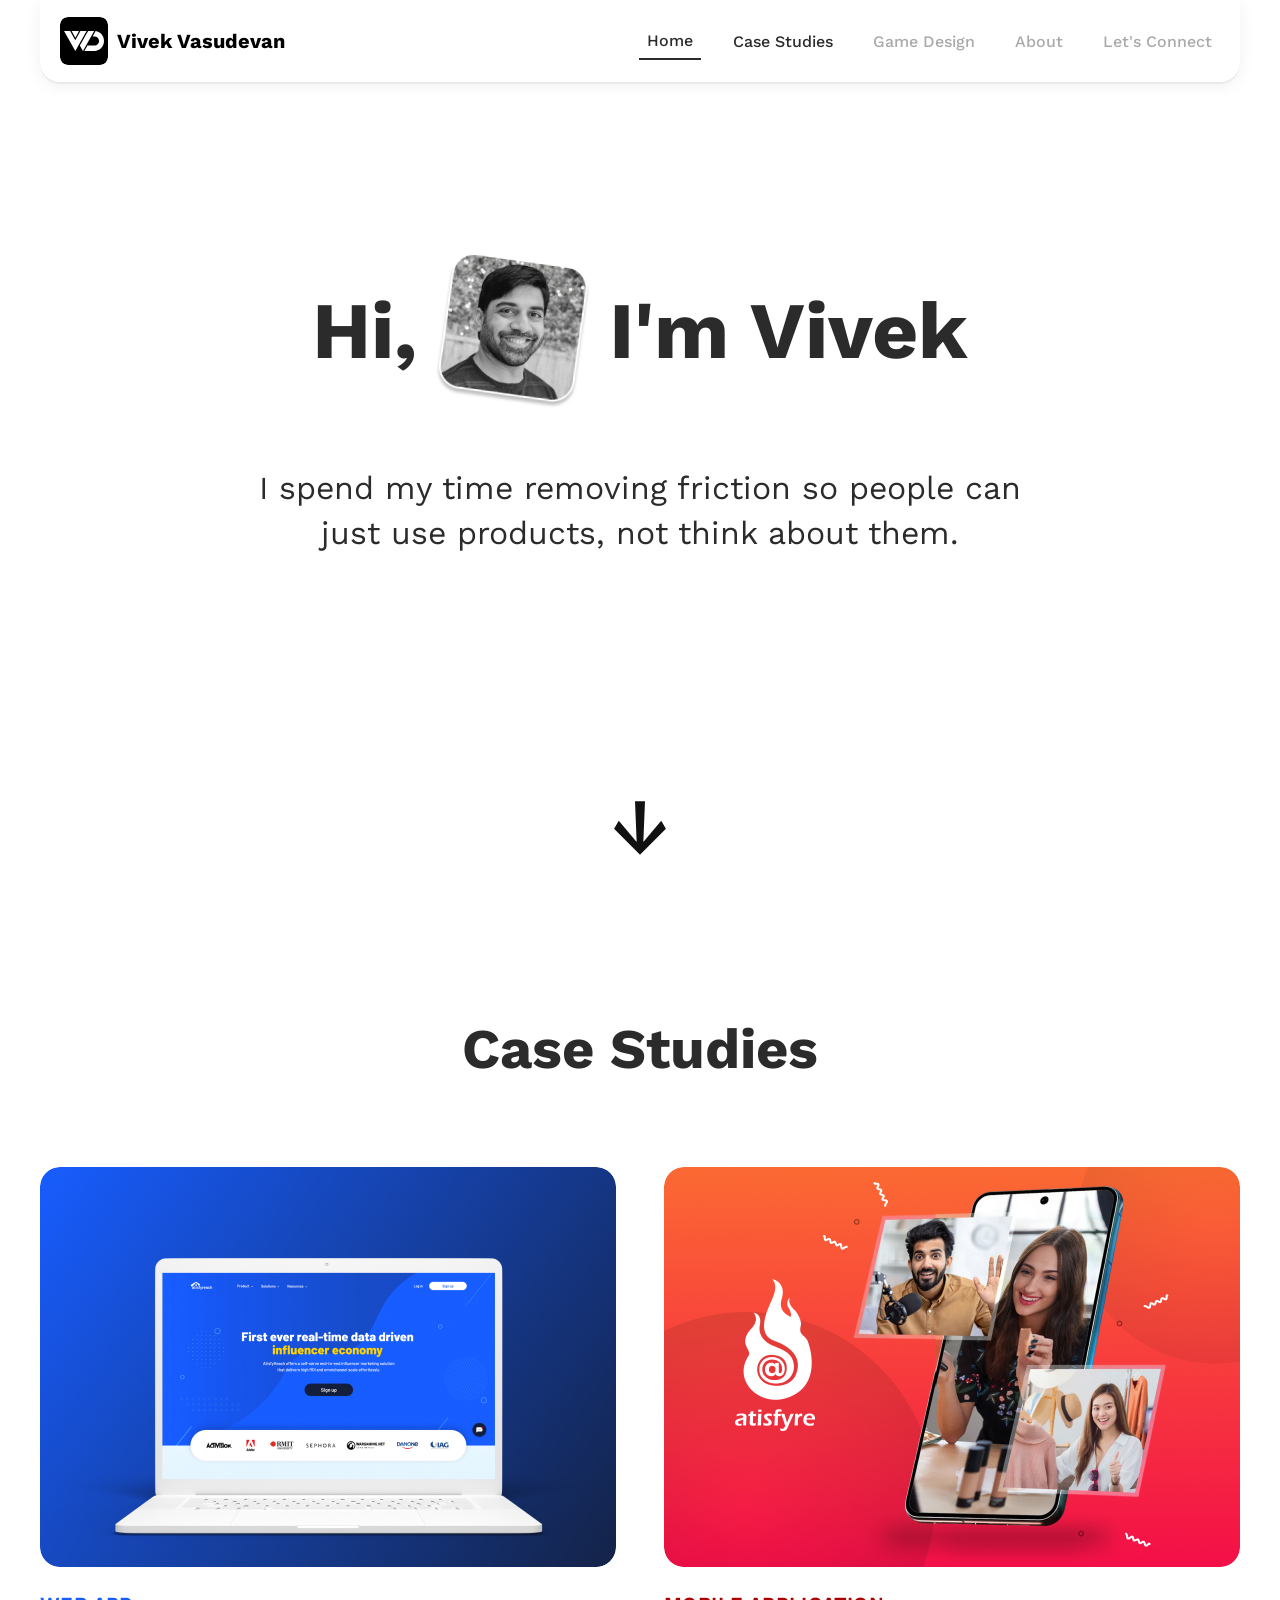
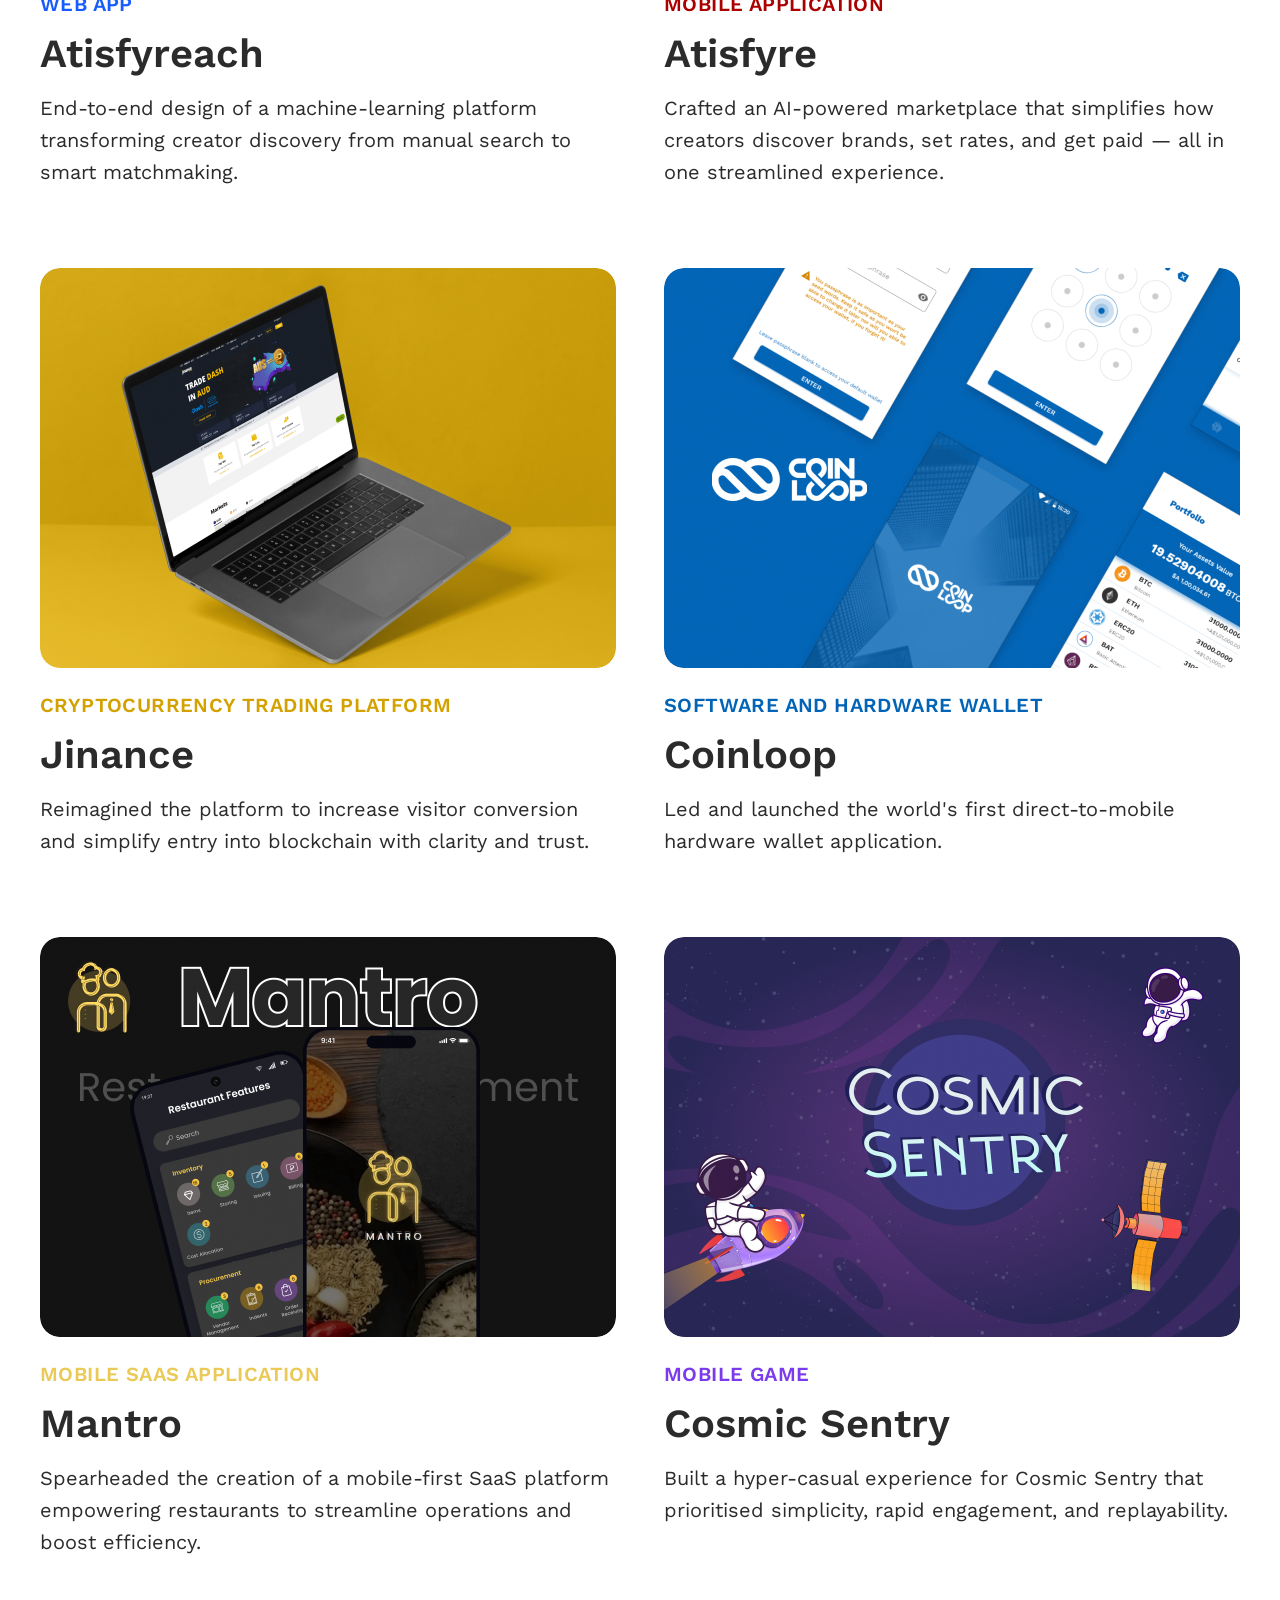
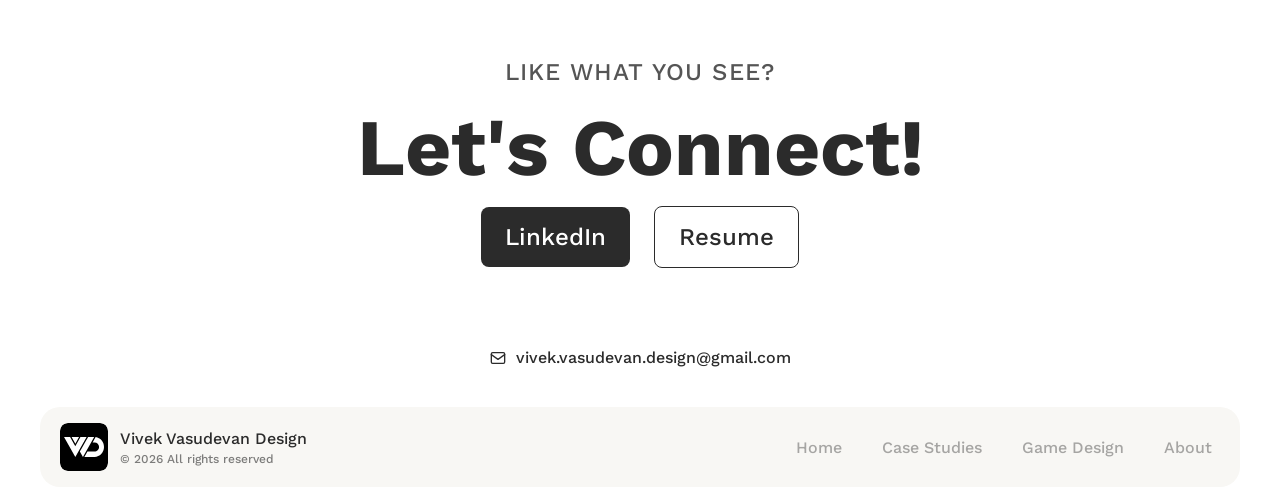
==== commit 4661f6b5: "Make product pages responsive at every width Adds assets/responsive.css so home case study cards, Ab" ====
--- a/index.html
+++ b/index.html
@@ -631,6 +631,7 @@
     @media (max-width: 900px) { .nav-name { display: none; } .nav-links { gap: 16px; } }
     @media (max-width: 768px) { .nav-wrap { padding: 0; } }
   </style>
+<link rel="stylesheet" href="assets/responsive.css" />
 </head>
 <body>
 <div class="page">
--- a/assets/responsive.css
+++ b/assets/responsive.css
@@ -0,0 +1,124 @@
+/* Responsive fixes for the combined portfolio's product pages.
+   Loaded last so it overrides each page's fixed desktop widths. */
+
+/* ─── Shared footer ─────────────────────────────────────── */
+.footer-bottom-nav { width: min(var(--content-width), 100%); box-sizing: border-box; }
+.footer { max-width: 100%; box-sizing: border-box; }
+.footer-email-link { max-width: 100%; min-width: 0; overflow-wrap: anywhere; }
+
+/* ─── Home ──────────────────────────────────────────────── */
+html[data-cs="home"] { --page-margin: clamp(40px, calc((100vw - 1200px) / 2), 120px); }
+.hero { max-width: 100%; box-sizing: border-box; }
+
+@media (min-width: 769px) {
+  .cs-grid { grid-template-columns: repeat(2, minmax(0, 1fr)); }
+  .cs-card { min-width: 0; }
+  .cs-image { width: 100%; height: auto; aspect-ratio: 576 / 400; }
+}
+@media (max-width: 860px) and (min-width: 481px) {
+  .hero-hi, .hero-name { font-size: clamp(36px, 8.5vw, 80px); }
+}
+@media (max-width: 600px) and (min-width: 481px) {
+  .hero-headline { gap: 8px; }
+  .hero-photo-wrap { width: 96px; height: 96px; }
+  .hero-photo { width: 90px; height: 90px; }
+}
+
+/* ─── About and Atisfy case studies between phone and desktop ─ */
+@media (max-width: 1280px) and (min-width: 769px) {
+  .about-intro, .endorsements-section, .sections-wrapper, .cs-wrap {
+    width: 100%; padding-left: 40px; padding-right: 40px; box-sizing: border-box;
+  }
+  .about-photo-wrap { max-width: 100%; height: auto; aspect-ratio: 606 / 403; }
+  .endorsement-card { max-width: 100%; box-sizing: border-box; }
+  .skills-grid { width: 100%; }
+  .toolkit-row { flex-wrap: wrap; gap: 40px; justify-content: center; }
+  .section-header { width: 100%; }
+}
+
+/* ─── Atisfyre ──────────────────────────────────────────── */
+@media (max-width: 1040px) and (min-width: 769px) {
+  .hero-inner { gap: 32px; }
+  .hero-left { flex: 1 1 0; min-width: 0; }
+  .hero-right { flex: 0 0 280px; }
+  .hero-phone-img { width: 280px; }
+  .hero-yellow-panel { right: 40px; }
+}
+@media (max-width: 360px) {
+  .toc-grid { grid-template-columns: minmax(0, 1fr); }
+}
+
+/* ─── Atisfyreach ───────────────────────────────────────── */
+.feature-card { max-width: 90vw; box-sizing: border-box; }
+@media (max-width: 1280px) and (min-width: 769px) {
+  .footer { width: 100%; }
+  .sticky-row { flex-wrap: wrap; justify-content: center; gap: 40px; }
+}
+@media (max-width: 420px) { .sticky-cluster { zoom: 0.8; } }
+@media (max-width: 360px) { .sticky-cluster { zoom: 0.62; } }
+
+/* ─── Coinloop ──────────────────────────────────────────── */
+@media (max-width: 1640px) {
+  .cl-init-phones { flex-wrap: wrap; justify-content: center; padding: 0 40px; }
+}
+@media (max-width: 600px) {
+  .cl-init-phones { padding: 0; }
+}
+
+/* ─── Jinance ───────────────────────────────────────────── */
+.jn-prototype-row > * { min-width: 0; }
+@media (max-width: 900px) {
+  .jn-ideate-right { flex-shrink: 1; max-width: 100%; min-width: 0; }
+  .jn-ideate-right img { max-width: 100%; height: auto; }
+}
+@media (max-width: 680px) {
+  .jn-process-row { flex-wrap: wrap; justify-content: center; gap: 24px; }
+  .jn-process-connector { display: none; }
+}
+
+/* ─── Mantro ────────────────────────────────────────────── */
+.mt-logos-inner { flex-wrap: wrap; }
+.mt-logo-card { max-width: 100%; }
+@media (max-width: 860px) {
+  .mt-roles-columns { grid-template-columns: 1fr; }
+}
+@media (max-width: 860px) {
+  .mt-features-wheel { width: 100%; height: auto; display: grid; grid-template-columns: repeat(2, minmax(0, 1fr)); gap: 32px 16px; }
+  .mt-wheel-ring { display: none; }
+  .mt-wheel-center { position: static; transform: none; grid-column: 1 / -1; justify-self: center; }
+  .mt-wheel-item, .mt-wheel-item:nth-child(n) { position: static; transform: none; width: auto; }
+  .mt-wheel-label { white-space: normal; }
+}
+@media (max-width: 700px) {
+  .mt-about-inner { max-width: 100%; min-width: 0; }
+  .mt-logos, .mt-features, .mt-roles, .mt-problem, .mt-competitor,
+  .mt-writeup, .mt-typography, .mt-colours, .mt-screens { padding-left: 20px; padding-right: 20px; }
+  .mt-logo-card { height: auto; aspect-ratio: 1; }
+  .mt-logo-card img { width: 68%; height: auto; }
+  .mt-diamond-row { flex-wrap: wrap; gap: 40px 16px; }
+  .mt-diamond-phase { flex: 1 1 40%; }
+  .mt-diamond-connector { display: none; }
+  .mt-primary-circles { width: 100%; justify-content: center; }
+  .mt-circle { width: min(200px, 48vw); height: min(200px, 48vw); }
+}
+@media (max-width: 360px) {
+  .nav-wrap .cs-back-link ~ .nav-brand .nav-name { display: none; }
+  .hero-hi, .hero-name { font-size: 34px; }
+  .hero-photo-wrap { width: 84px; height: 84px; }
+  .hero-photo { width: 78px; height: 78px; }
+}
+
+/* ─── Remaining edge cases ──────────────────────────────── */
+@media (max-width: 900px) {
+  .colours-section { padding-left: 24px; padding-right: 24px; }
+  .colours-row { flex-wrap: wrap; justify-content: center; gap: 32px; }
+}
+@media (max-width: 768px) {
+  .swot-grid { grid-template-columns: minmax(0, 1fr); }
+}
+@media (max-width: 480px) {
+  body { overflow-x: clip; }
+}
+@media (max-width: 360px) {
+  .mt-diamond-shape { width: 84px; height: 84px; }
+}
